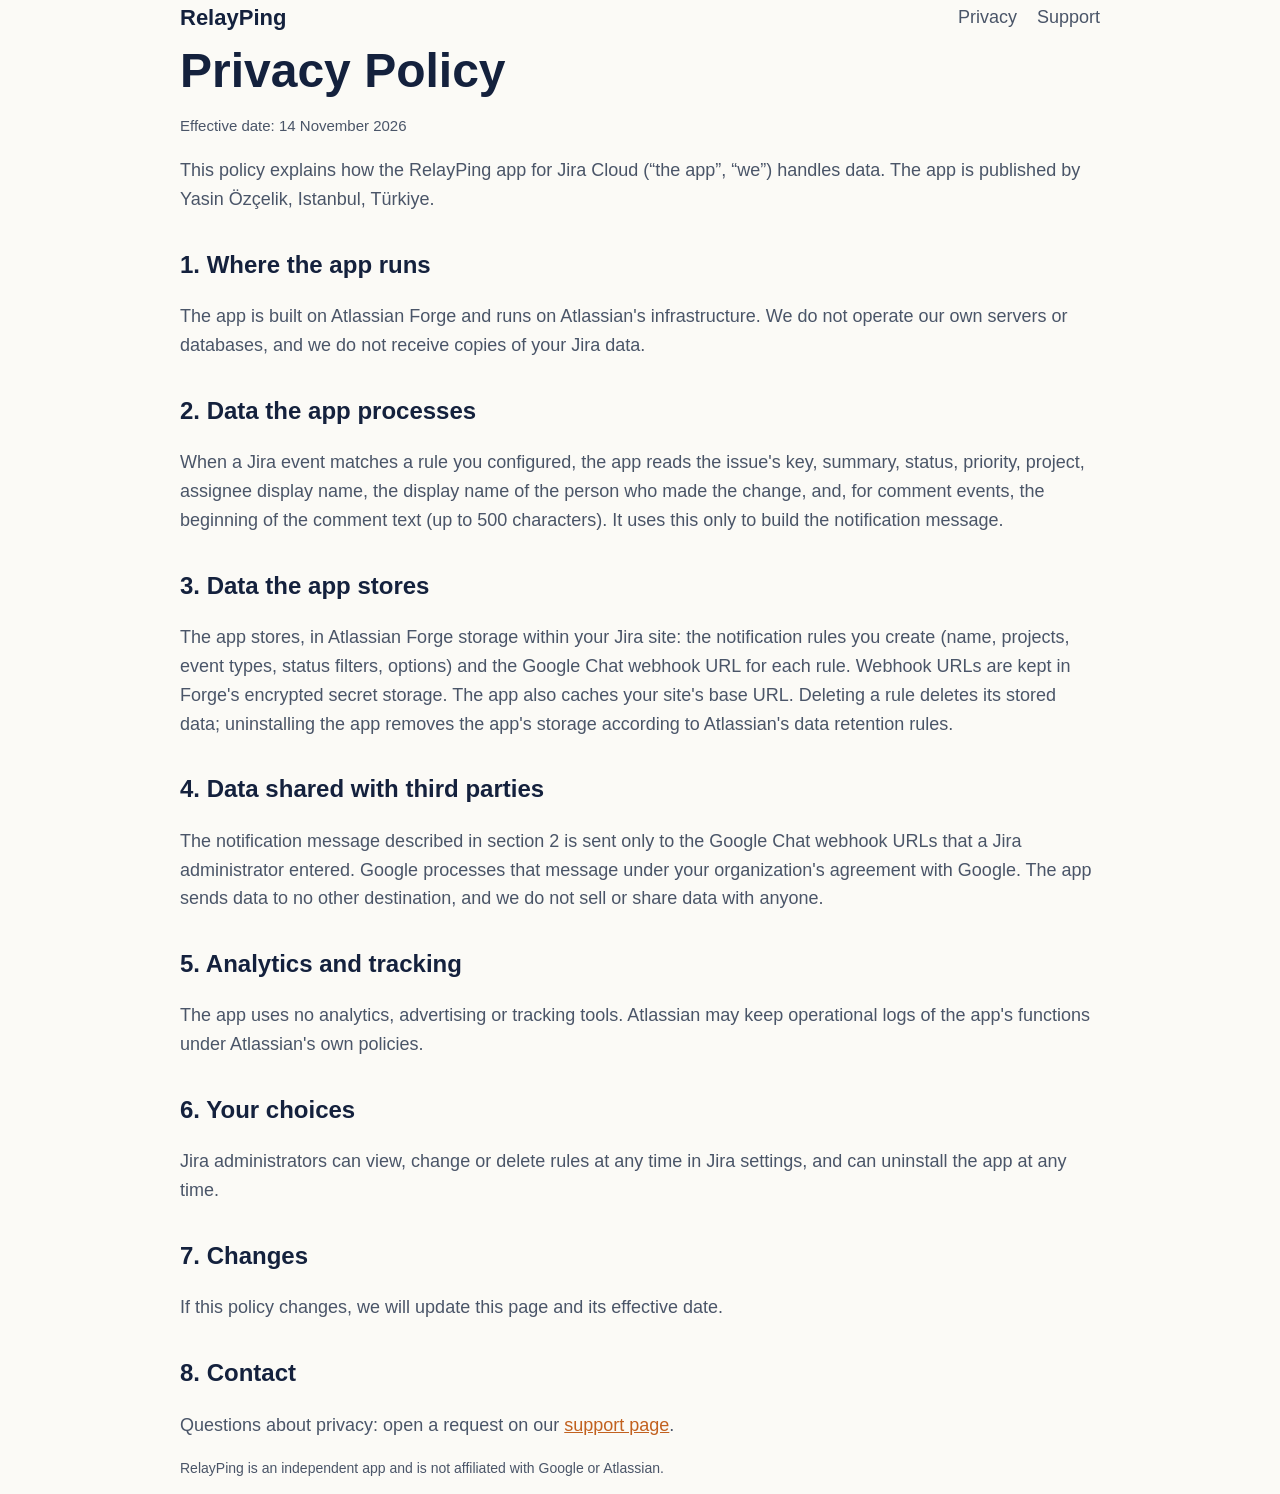
==== privacy.html @ 500dd3ba "RelayPing website, privacy policy and support page Co-Authored-By: Claude Opus 5.5 <noreply@anthropi" ====
<!doctype html>
<html lang="en">
<head>
<meta charset="utf-8">
<meta name="viewport" content="width=device-width, initial-scale=1">
<title>Privacy Policy – RelayPing</title>
<link rel="stylesheet" href="style.css">
</head>
<body>
<header class="wrap">
  <a class="brand" href="./">RelayPing</a>
  <nav><a href="privacy.html">Privacy</a><a href="support.html">Support</a></nav>
</header>
<main class="wrap doc">
  <h1>Privacy Policy</h1>
  <p class="note">Effective date: 14 November 2026</p>

  <p>This policy explains how the RelayPing app for Jira Cloud (“the app”, “we”) handles data. The app is published by Yasin Özçelik, Istanbul, Türkiye.</p>

  <h2>1. Where the app runs</h2>
  <p>The app is built on Atlassian Forge and runs on Atlassian's infrastructure. We do not operate our own servers or databases, and we do not receive copies of your Jira data.</p>

  <h2>2. Data the app processes</h2>
  <p>When a Jira event matches a rule you configured, the app reads the issue's key, summary, status, priority, project, assignee display name, the display name of the person who made the change, and, for comment events, the beginning of the comment text (up to 500 characters). It uses this only to build the notification message.</p>

  <h2>3. Data the app stores</h2>
  <p>The app stores, in Atlassian Forge storage within your Jira site: the notification rules you create (name, projects, event types, status filters, options) and the Google Chat webhook URL for each rule. Webhook URLs are kept in Forge's encrypted secret storage. The app also caches your site's base URL. Deleting a rule deletes its stored data; uninstalling the app removes the app's storage according to Atlassian's data retention rules.</p>

  <h2>4. Data shared with third parties</h2>
  <p>The notification message described in section 2 is sent only to the Google Chat webhook URLs that a Jira administrator entered. Google processes that message under your organization's agreement with Google. The app sends data to no other destination, and we do not sell or share data with anyone.</p>

  <h2>5. Analytics and tracking</h2>
  <p>The app uses no analytics, advertising or tracking tools. Atlassian may keep operational logs of the app's functions under Atlassian's own policies.</p>

  <h2>6. Your choices</h2>
  <p>Jira administrators can view, change or delete rules at any time in Jira settings, and can uninstall the app at any time.</p>

  <h2>7. Changes</h2>
  <p>If this policy changes, we will update this page and its effective date.</p>

  <h2>8. Contact</h2>
  <p>Questions about privacy: open a request on our <a href="support.html">support page</a>.</p>
</main>
<footer class="wrap"><p>RelayPing is an independent app and is not affiliated with Google or Atlassian.</p></footer>
</body>
</html>
---- style.css ----
:root { --ink:#14213D; --soft:#4A5568; --paper:#FBFAF6; --card:#FFFFFF; --line:#D5DAE3; --accent:#C2611F; }
* { box-sizing: border-box; }
body { margin:0; background:var(--paper); color:var(--ink); font:18px/1.6 -apple-system, BlinkMacSystemFont, "Segoe UI", Roboto, Arial, sans-serif; }
.wrap { max-width: 960px; margin: 0 auto; padding: 0 20px; }
header { display:flex; justify-content:space-between; align-items:center; padding-top:24px; padding-bottom:24px; }
.brand { font-weight:700; font-size:22px; color:var(--ink); text-decoration:none; }
nav a { margin-left:20px; color:var(--soft); text-decoration:none; }
nav a:hover, a { color:var(--accent); }
.hero { padding:48px 0 32px; }
.eyebrow { color:var(--accent); font-weight:700; text-transform:uppercase; letter-spacing:1px; font-size:14px; }
h1 { font-size:clamp(30px,5vw,48px); line-height:1.15; margin:8px 0 16px; }
h2 { font-size:24px; margin:32px 0 8px; }
h3 { font-size:19px; margin:24px 0 4px; }
.lead { font-size:20px; color:var(--soft); max-width:720px; }
.grid { display:grid; grid-template-columns:repeat(auto-fit,minmax(210px,1fr)); gap:16px; }
.card { background:var(--card); border:1px solid var(--line); border-radius:14px; padding:20px; }
.card h2 { font-size:19px; margin:0 0 6px; }
.card p, .doc p, .steps { color:var(--soft); }
.steps li { margin-bottom:8px; }
.note { font-size:15px; color:var(--soft); }
code { background:#EEF1F6; padding:2px 6px; border-radius:6px; font-size:15px; }
footer { padding:48px 20px 32px; font-size:14px; color:var(--soft); }
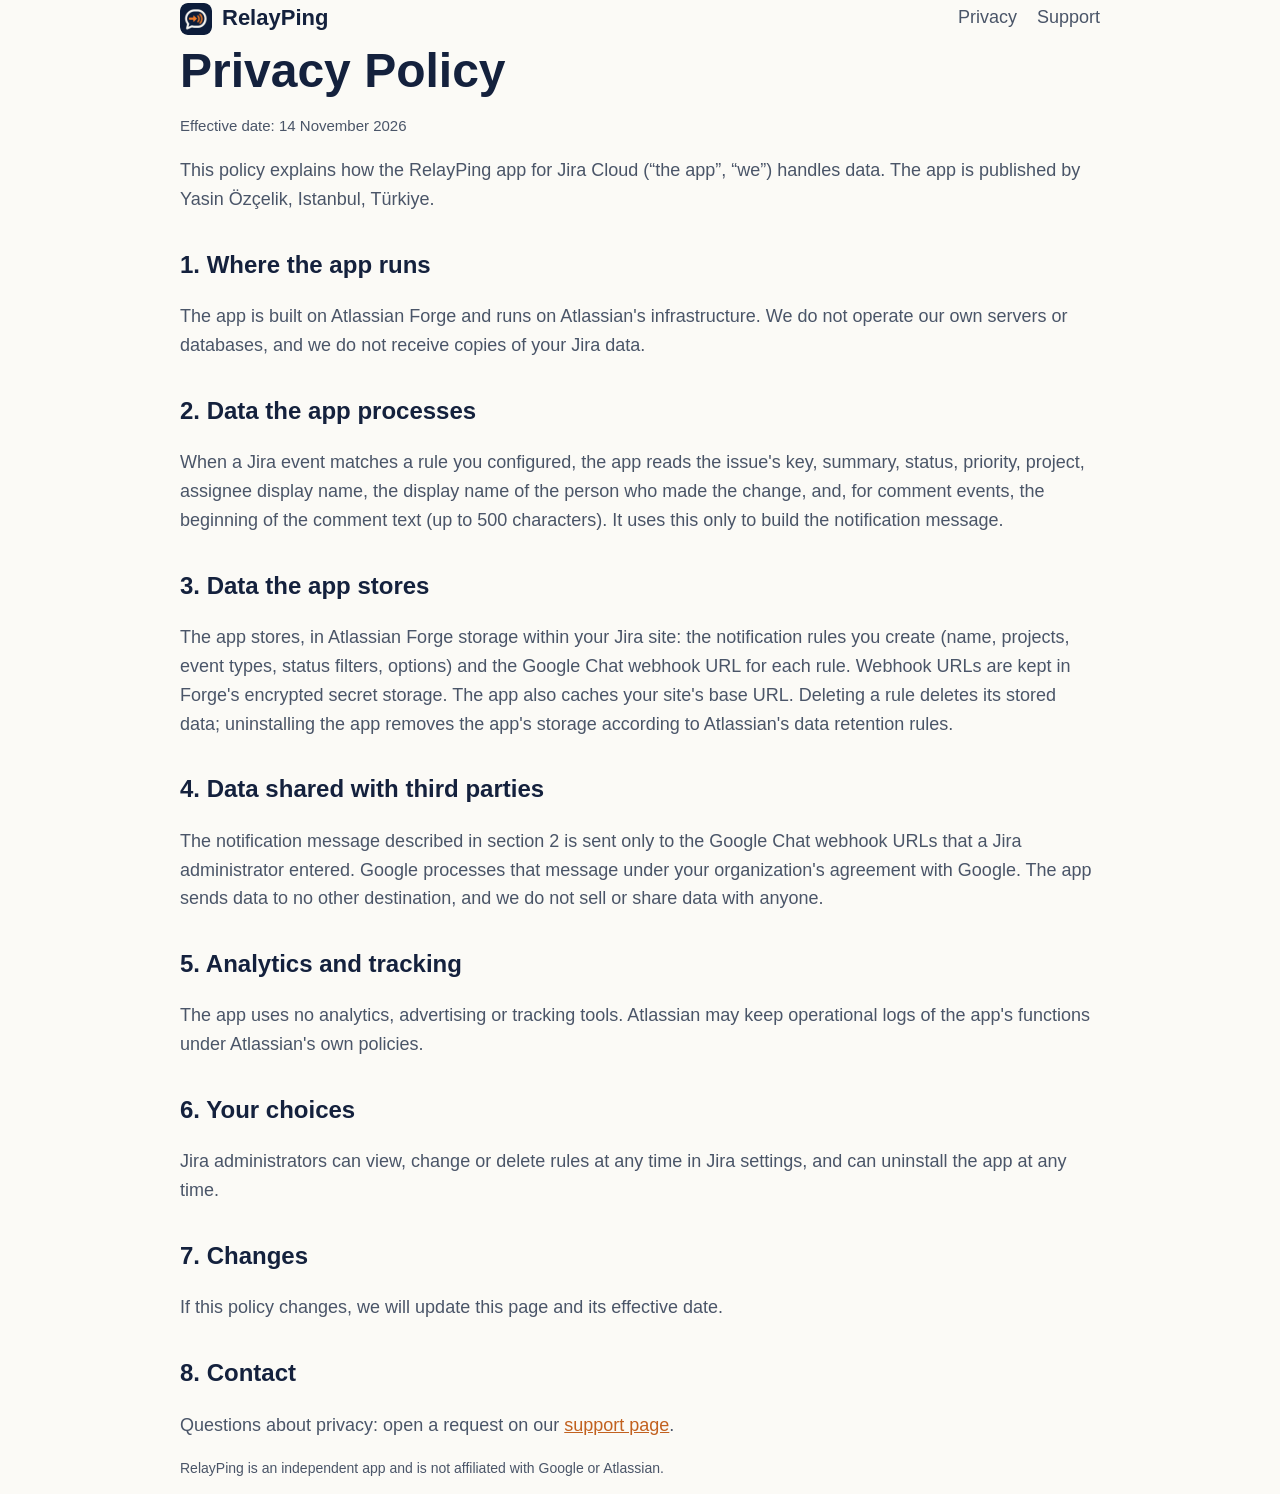
==== commit 81bcc41c: "Use new RelayPing logo Co-Authored-By: Claude Opus 5.5 <noreply@anthropic.com>" ====
--- a/privacy.html
+++ b/privacy.html
@@ -5,10 +5,11 @@
 <meta name="viewport" content="width=device-width, initial-scale=1">
 <title>Privacy Policy – RelayPing</title>
 <link rel="stylesheet" href="style.css">
+<link rel="icon" href="assets/logo-144.png" type="image/png">
 </head>
 <body>
 <header class="wrap">
-  <a class="brand" href="./">RelayPing</a>
+  <a class="brand" href="./"><img src="assets/logo-144.png" alt="" width="32" height="32" style="vertical-align:middle;margin-right:10px;border-radius:8px">RelayPing</a>
   <nav><a href="privacy.html">Privacy</a><a href="support.html">Support</a></nav>
 </header>
 <main class="wrap doc">
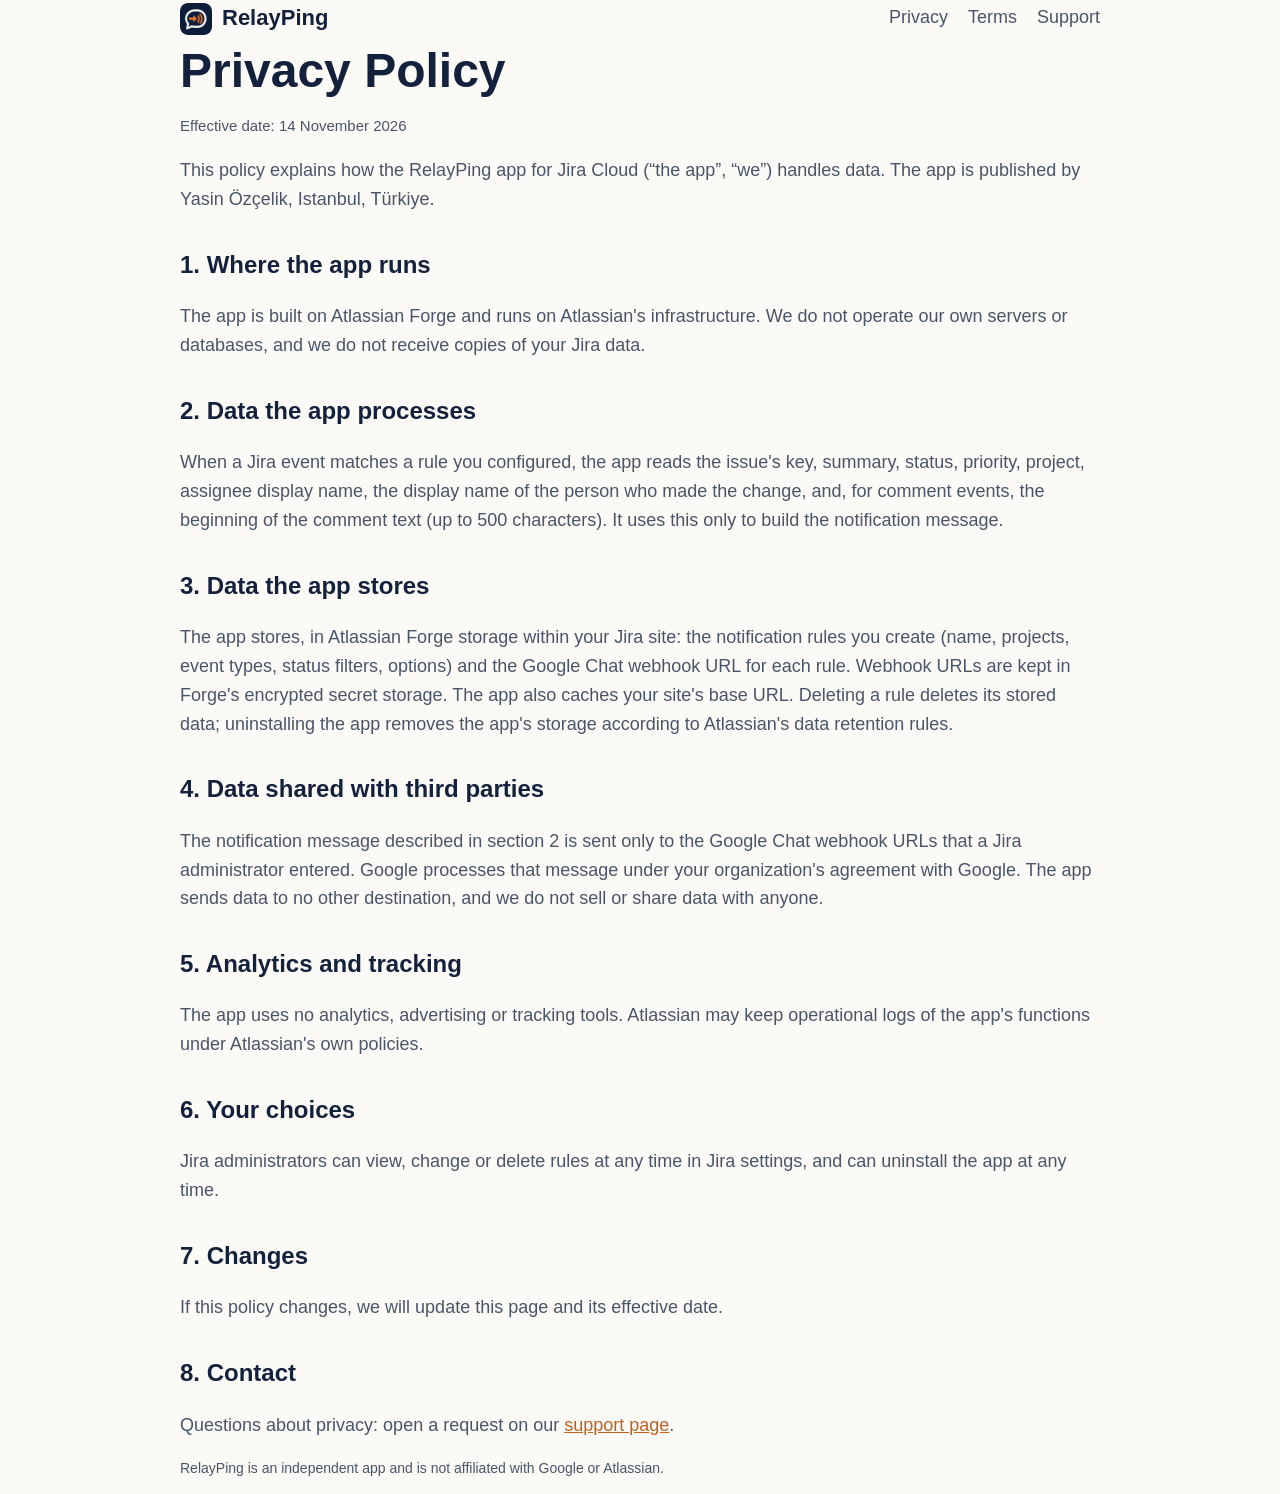
==== commit c4e23cd2: "Add terms of service Co-Authored-By: Claude Opus 5.5 <noreply@anthropic.com>" ====
--- a/privacy.html
+++ b/privacy.html
@@ -10,7 +10,7 @@
 <body>
 <header class="wrap">
   <a class="brand" href="./"><img src="assets/logo-144.png" alt="" width="32" height="32" style="vertical-align:middle;margin-right:10px;border-radius:8px">RelayPing</a>
-  <nav><a href="privacy.html">Privacy</a><a href="support.html">Support</a></nav>
+  <nav><a href="privacy.html">Privacy</a><a href="terms.html">Terms</a><a href="support.html">Support</a></nav>
 </header>
 <main class="wrap doc">
   <h1>Privacy Policy</h1>
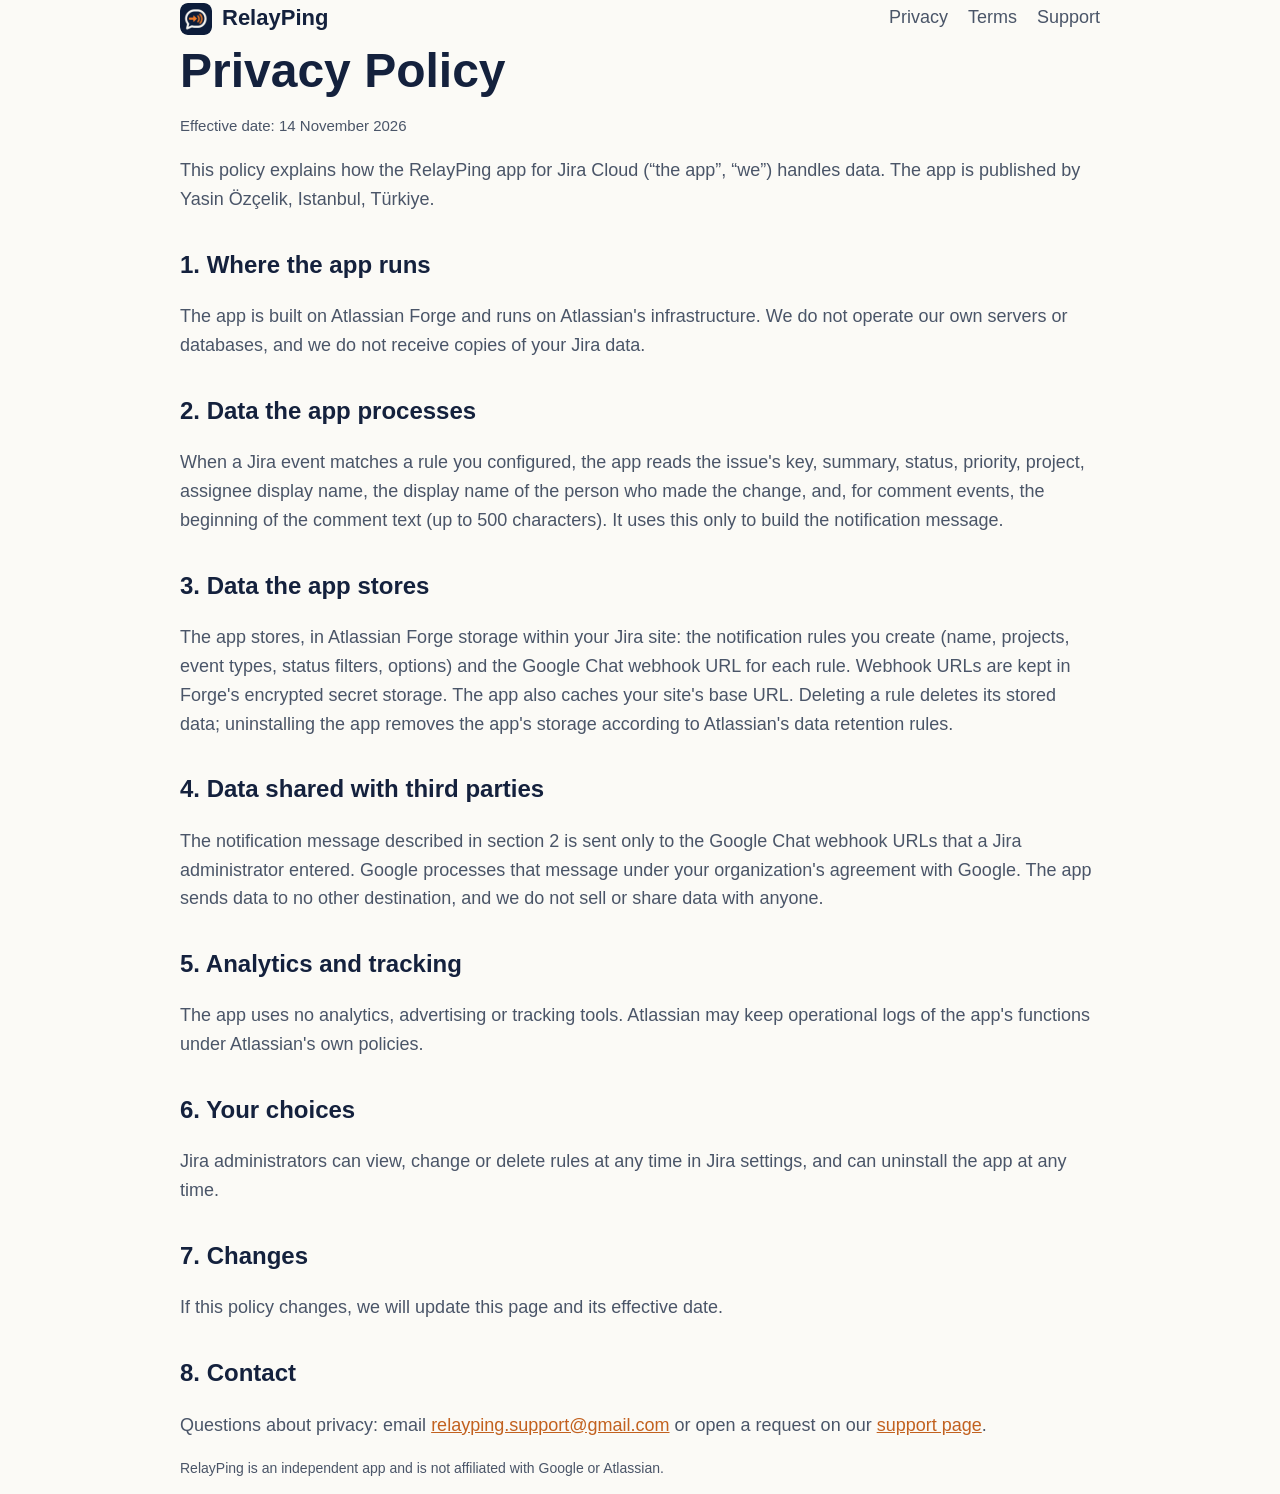
==== commit 5ac73a1a: "Add support email Co-Authored-By: Claude Opus 5.5 <noreply@anthropic.com>" ====
--- a/privacy.html
+++ b/privacy.html
@@ -40,7 +40,7 @@
   <p>If this policy changes, we will update this page and its effective date.</p>
 
   <h2>8. Contact</h2>
-  <p>Questions about privacy: open a request on our <a href="support.html">support page</a>.</p>
+  <p>Questions about privacy: email <a href="mailto:relayping.support@gmail.com">relayping.support@gmail.com</a> or open a request on our <a href="support.html">support page</a>.</p>
 </main>
 <footer class="wrap"><p>RelayPing is an independent app and is not affiliated with Google or Atlassian.</p></footer>
 </body>
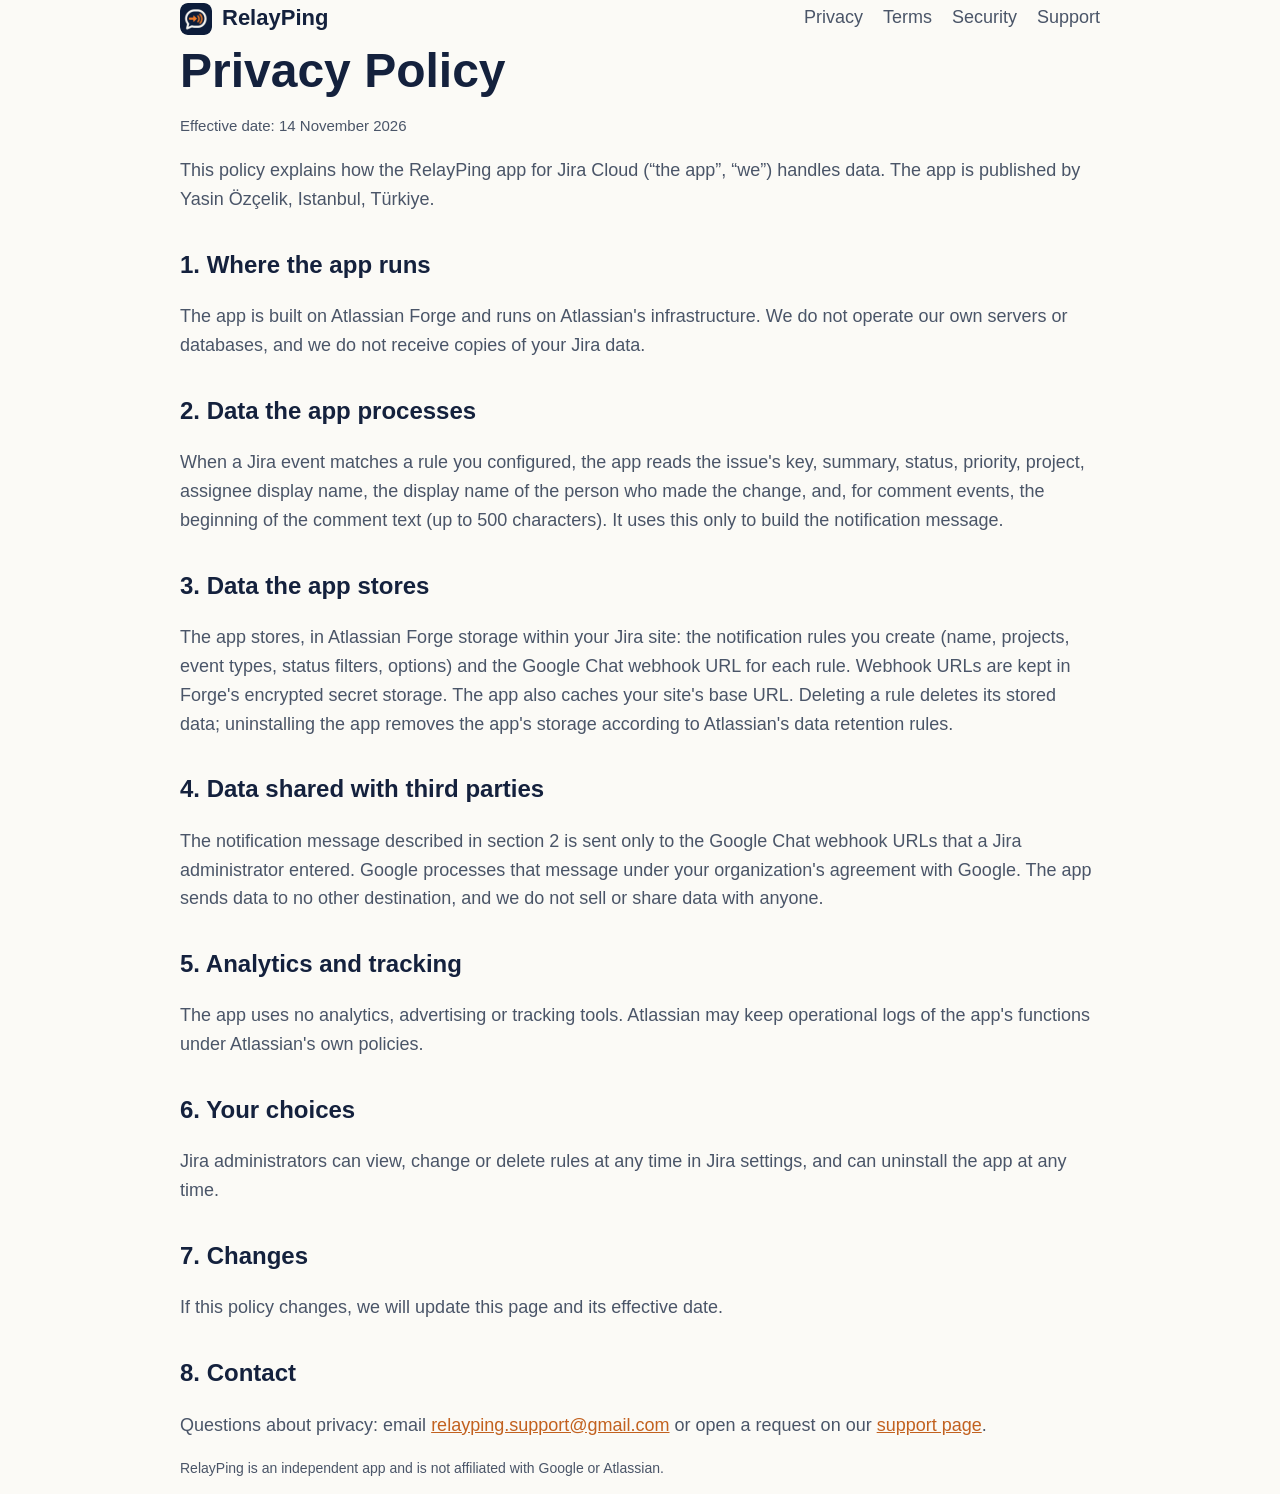
==== commit 412a5daf: "Add security and incident response page Co-Authored-By: Claude Opus 5.5 <noreply@anthropic.com>" ====
--- a/privacy.html
+++ b/privacy.html
@@ -10,7 +10,7 @@
 <body>
 <header class="wrap">
   <a class="brand" href="./"><img src="assets/logo-144.png" alt="" width="32" height="32" style="vertical-align:middle;margin-right:10px;border-radius:8px">RelayPing</a>
-  <nav><a href="privacy.html">Privacy</a><a href="terms.html">Terms</a><a href="support.html">Support</a></nav>
+  <nav><a href="privacy.html">Privacy</a><a href="terms.html">Terms</a><a href="security.html">Security</a><a href="support.html">Support</a></nav>
 </header>
 <main class="wrap doc">
   <h1>Privacy Policy</h1>
